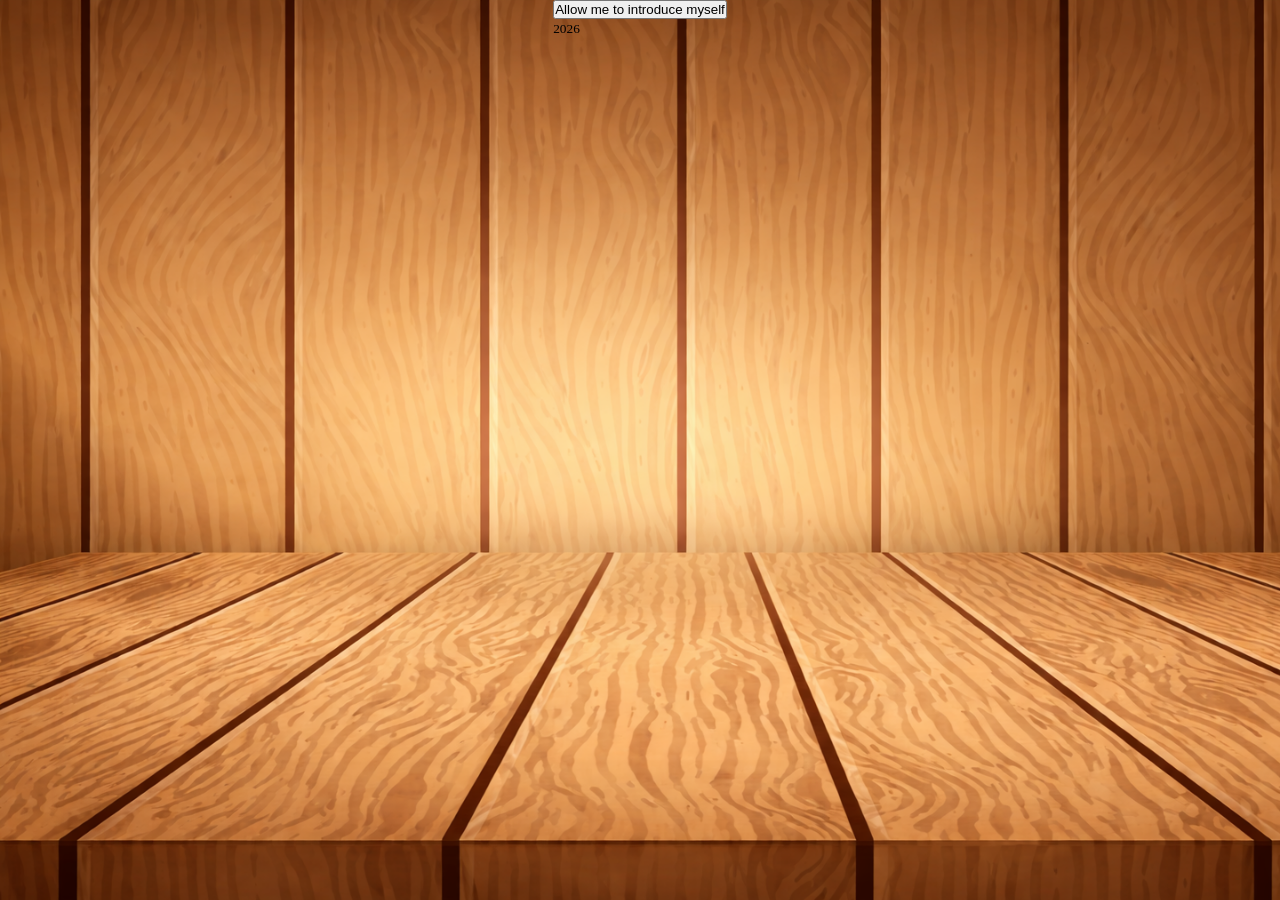
==== index.html @ ccb47b13 "work" ====
<!DOCTYPE html>
<html lang="en">
<head>
    <meta charset="UTF-8">
    <meta name="viewport" content="width=device-width, initial-scale=1.0">
    <link rel="stylesheet" href="style.css">
    <link rel="icon" href="#">
    <title>Jesse Bevins</title>
</head>
<body>
    <!--Start of Index-->
    <div id="index-Container" class="screen active">
        <section id="hero-Section">
            <main id="index-Main">
                <button onclick="goTo('about-Me')" id="mainmenu-Btn">
                    Allow me to introduce myself
                </button> 
            </main>

            <footer>
                <small>
                    2026
                </small>
            </footer>
        </section>
    </div>
    <!--End of Index-->
    
    <div id="about-Me" class="screen">

    </div>
    
    
    <script src="app.js"></script>
</body>
</html>
---- style.css ----
* {
    padding: 0;
    margin: 0;
    box-sizing: border-box;
}

:root {
   --primary-bg: #283618;
   --secondary-bg: #606C38;
   --text-bg: #FEFAE0;
    --btns-bg: #DDA15E;
    --highlights: #BC6C25;
}

html, body {
    height: 100%;
}


.screen {
    display: none;
}

.screen.active {
    display: flex;
    flex: 1;
    flex-direction: column;
    align-items: center;
}

#index-Container {
    min-height: 100%;
    background-image: url(/images/herobg.png);
    background-repeat: no-repeat;
    background-size: cover;
    perspective: 500px;
}

#mainmenu-Btn {

}
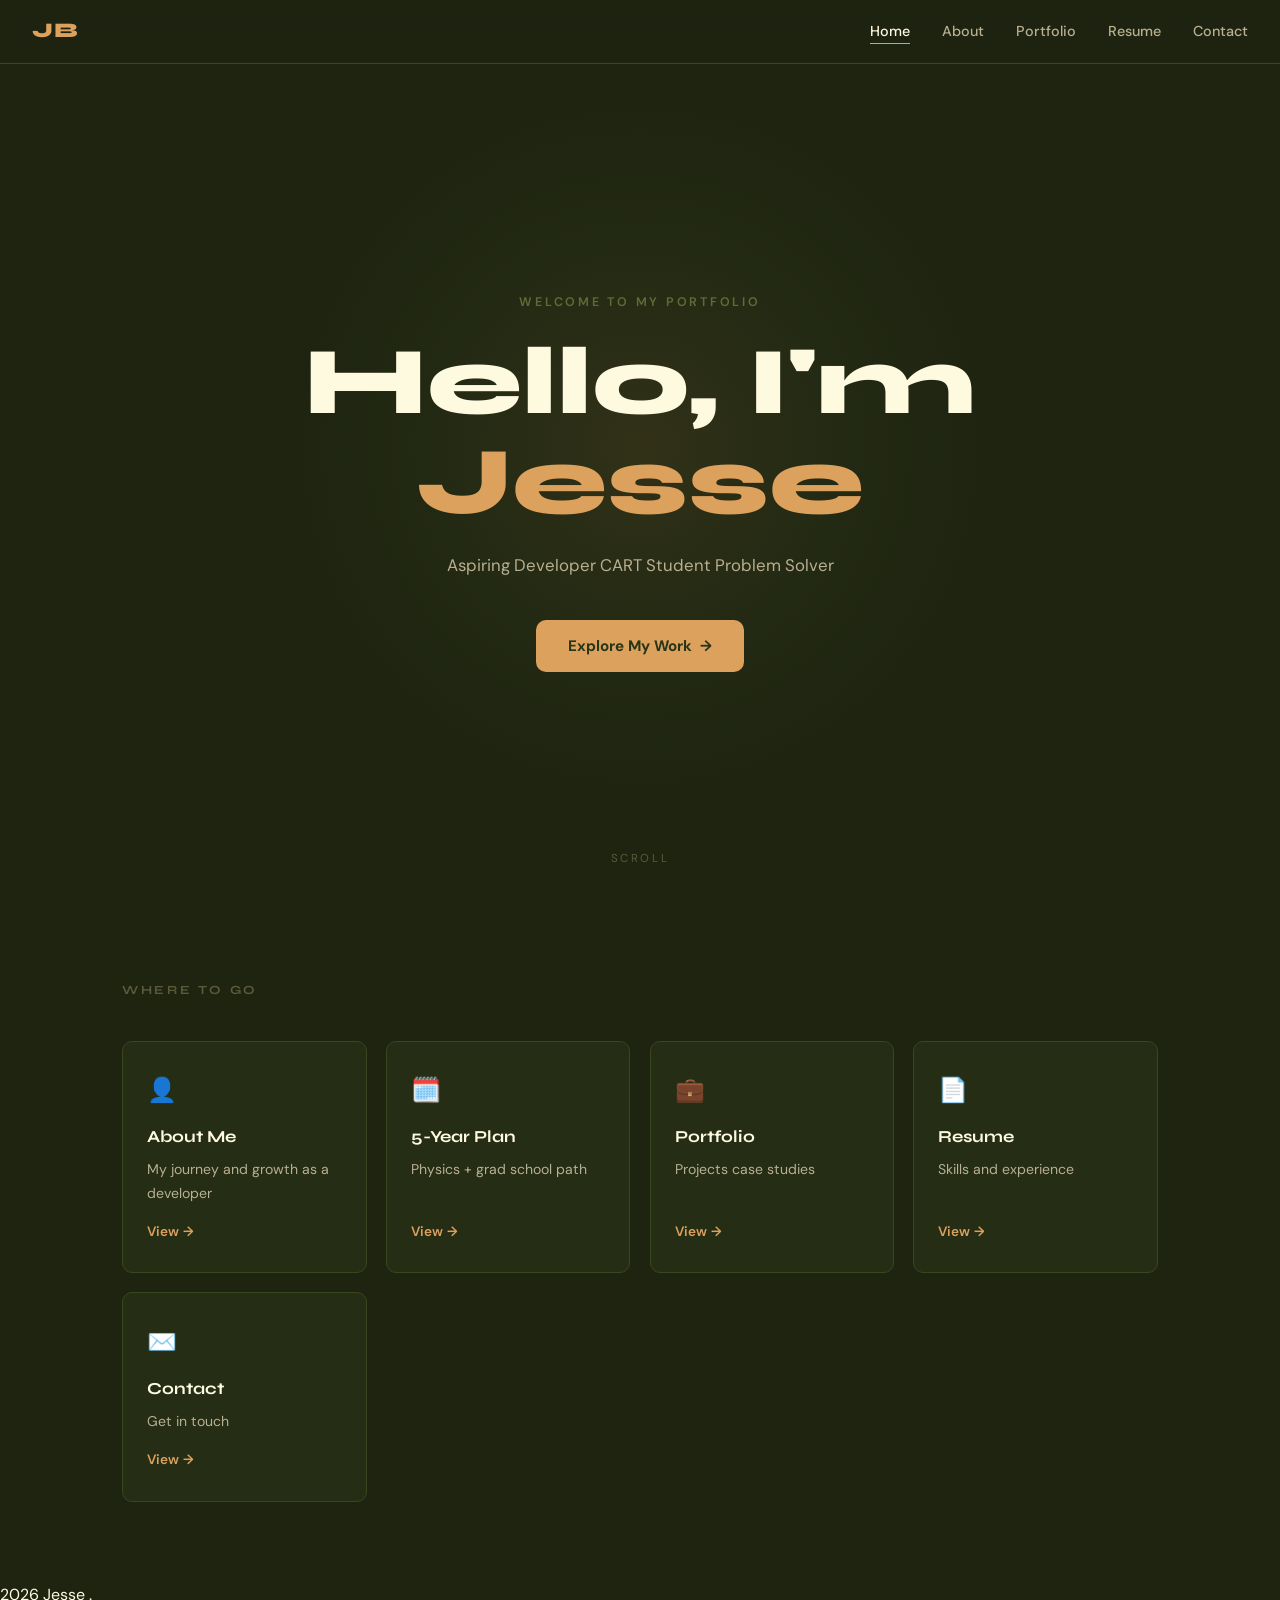
==== commit 2b7bbf45: "work" ====
--- a/index.html
+++ b/index.html
@@ -1,36 +1,86 @@
 <!DOCTYPE html>
 <html lang="en">
 <head>
-    <meta charset="UTF-8">
-    <meta name="viewport" content="width=device-width, initial-scale=1.0">
-    <link rel="stylesheet" href="style.css">
-    <link rel="icon" href="#">
-    <title>Jesse Bevins</title>
+  <meta charset="UTF-8">
+  <meta name="viewport" content="width=device-width, initial-scale=1.0">
+  <title>Jesse | Developer Portfolio</title>
+  <link rel="preconnect" href="https://fonts.googleapis.com">
+  <link href="https://fonts.googleapis.com/css2?family=Syne:wght@400;700;800&family=DM+Sans:wght@300;400;500&display=swap" rel="stylesheet">
+  <link rel="stylesheet" href="style.css">
 </head>
 <body>
-    <!--Start of Index-->
-    <div id="index-Container" class="screen active">
-        <section id="hero-Section">
-            <main id="index-Main">
-                <button onclick="goTo('about-Me')" id="mainmenu-Btn">
-                    Allow me to introduce myself
-                </button> 
-            </main>
 
-            <footer>
-                <small>
-                    2026
-                </small>
-            </footer>
-        </section>
+  <nav class="navbar">
+    <div class="logo">JB</div>
+    <ul class="nav-links">
+      <li><a href="index.html" class="active">Home</a></li>
+      <li><a href="about.html">About</a></li>
+      <li><a href="portfolio.html">Portfolio</a></li>
+      <li><a href="resume.html">Resume</a></li>
+      <li><a href="contact.html">Contact</a></li>
+    </ul>
+  
+  </nav>
+
+  <header class="hero">
+    <div class="hero-bg-shape"></div>
+    <div class="hero-content">
+      <p class="hero-eyebrow">Welcome to my portfolio</p>
+      <h1>Hello, I'm <span class="accent">Jesse</span></h1>
+      <p class="tagline">Aspiring Developer CART Student Problem Solver</p>
+      <a href="portfolio.html" class="cta-btn">Explore My Work <span class="btn-arrow">→</span></a>
     </div>
-    <!--End of Index-->
-    
-    <div id="about-Me" class="screen">
+    <div class="hero-scroll-hint">Scroll</div>
+  </header>
+
+  <section class="gateway">
+    <div class="gateway-header">
+      <h2>Where to go</h2>
+    </div>
+    <div class="gateway-grid">
+
+      <div class="card" >
+        <div class="card-icon">👤</div>
+        <h3>About Me</h3>
+        <p>My journey and growth as a developer</p>
+        <a href="about.html" class="card-link">View <span>→</span></a>
+      </div>
+
+      <div class="card" >
+        <div class="card-icon">🗓️</div>
+        <h3>5-Year Plan</h3>
+        <p>Physics + grad school path</p>
+        <a href="about.html#plan" class="card-link">View <span>→</span></a>
+      </div>
+
+      <div class="card" >
+        <div class="card-icon">💼</div>
+        <h3>Portfolio</h3>
+        <p>Projects  case studies</p>
+        <a href="portfolio.html" class="card-link">View <span>→</span></a>
+      </div>
+
+      <div class="card" >
+        <div class="card-icon">📄</div>
+        <h3>Resume</h3>
+        <p>Skills and experience</p>
+        <a href="resume.html" class="card-link">View <span>→</span></a>
+      </div>
+
+      <div class="card" >
+        <div class="card-icon">✉️</div>
+        <h3>Contact</h3>
+        <p>Get in touch</p>
+        <a href="contact.html" class="card-link">View <span>→</span></a>
+      </div>
 
     </div>
-    
-    
-    <script src="app.js"></script>
+  </section>
+
+  <footer class="site-footer">
+    <p> 2026 Jesse  .</p>
+  </footer>
+
+  <script src="app.js"></script>
 </body>
 </html>
--- a/style.css
+++ b/style.css
@@ -1,41 +1,490 @@
-* {
-    padding: 0;
-    margin: 0;
-    box-sizing: border-box;
+
+*, *::before, *::after {
+  box-sizing: border-box;
+  margin: 0;
+  padding: 0;
 }
 
 :root {
-   --primary-bg: #283618;
-   --secondary-bg: #606C38;
-   --text-bg: #FEFAE0;
-    --btns-bg: #DDA15E;
-    --highlights: #BC6C25;
-}
-
-html, body {
-    height: 100%;
-}
-
-
-.screen {
-    display: none;
-}
-
-.screen.active {
-    display: flex;
-    flex: 1;
-    flex-direction: column;
-    align-items: center;
-}
-
-#index-Container {
-    min-height: 100%;
-    background-image: url(/images/herobg.png);
-    background-repeat: no-repeat;
-    background-size: cover;
-    perspective: 500px;
-}
-
-#mainmenu-Btn {
-
-}+  --olive:       #606C38;
+  --forest:      #283618;
+  --cream:       #FEFAE0;
+  --tan:         #DDA15E;
+  --burnt:       #BC6C25;
+
+  --bg:          #1e2410;
+  --surface:     #252d14;
+  --surface-2:   #2e3819;
+  --border:      #3a4620;
+  --accent:      #DDA15E;
+  --accent-hot:  #BC6C25;
+  --text:        #FEFAE0;
+  --text-muted:  #b8b090;
+  --text-faint:  #5a5a3a;
+
+  --radius:      10px;
+  --nav-h:       64px;
+  --font-head:   'Syne', sans-serif;
+  --font-body:   'DM Sans', sans-serif;
+  --transition:  0.22s ease;
+}
+
+html { scroll-behavior: smooth; }
+
+body {
+  background: var(--bg);
+  color: var(--text);
+  font-family: var(--font-body);
+  font-size: 1rem;
+  line-height: 1.65;
+  -webkit-font-smoothing: antialiased;
+}
+
+a { color: inherit; text-decoration: none; }
+img { display: block; max-width: 100%; }
+ul  { list-style: none; }
+
+/* === NAVBAR === */
+.navbar {
+  position: sticky;
+  top: 0;
+  z-index: 100;
+  display: flex;
+  align-items: center;
+  justify-content: space-between;
+  height: var(--nav-h);
+  padding: 0 2rem;
+  background: rgba(30, 36, 16, 0.88);
+  backdrop-filter: blur(14px);
+  border-bottom: 1px solid var(--border);
+  transition: box-shadow var(--transition), transform 0.3s ease;
+}
+
+.navbar.scrolled {
+  box-shadow: 0 4px 24px rgba(0,0,0,0.4);
+}
+
+.navbar.nav-hidden {
+  transform: translateY(-100%);
+}
+
+.logo {
+  font-family: var(--font-head);
+  font-weight: 800;
+  font-size: 1.3rem;
+  color: var(--accent);
+  letter-spacing: 0.05em;
+}
+
+.nav-links {
+  display: flex;
+  gap: 2rem;
+}
+
+.nav-links a {
+  font-size: 0.9rem;
+  font-weight: 500;
+  color: var(--text-muted);
+  transition: color var(--transition);
+  position: relative;
+  padding-bottom: 2px;
+}
+
+.nav-links a::after {
+  content: '';
+  position: absolute;
+  bottom: -2px;
+  left: 0;
+  width: 0;
+  height: 1.5px;
+  background: var(--accent);
+  transition: width var(--transition);
+}
+
+.nav-links a:hover,
+.nav-links a.active { color: var(--text); }
+
+.nav-links a:hover::after,
+.nav-links a.active::after { width: 100%; }
+
+.nav-toggle {
+  display: none;
+  background: none;
+  border: none;
+  color: var(--text);
+  font-size: 1.4rem;
+  cursor: pointer;
+}
+
+/* === HERO === */
+.hero {
+  position: relative;
+  min-height: calc(100vh - var(--nav-h));
+  display: flex;
+  align-items: center;
+  justify-content: center;
+  overflow: hidden;
+  padding: 4rem 2rem;
+}
+
+.hero-bg-shape {
+  position: absolute;
+  width: 700px;
+  height: 700px;
+  border-radius: 50%;
+  background: radial-gradient(circle, rgba(221,161,94,0.10) 0%, rgba(96,108,56,0.08) 40%, transparent 70%);
+  top: 50%;
+  left: 50%;
+  transform: translate(-50%, -55%);
+  pointer-events: none;
+}
+
+
+.hero-content {
+  text-align: center;
+  max-width: 700px;
+  opacity: 0;
+  transform: translateY(24px);
+  transition: opacity 0.7s ease, transform 0.7s ease;
+}
+
+.hero-content.fade-in {
+  opacity: 1;
+  transform: translateY(0);
+}
+
+.hero-eyebrow {
+  font-size: 0.78rem;
+  letter-spacing: 0.22em;
+  text-transform: uppercase;
+  color: var(--olive);
+  margin-bottom: 1.2rem;
+  font-weight: 600;
+}
+
+.hero-content h1 {
+  font-family: var(--font-head);
+  font-size: clamp(3rem, 8vw, 6rem);
+  font-weight: 800;
+  line-height: 1.05;
+  margin-bottom: 1.2rem;
+  color: var(--cream);
+}
+
+.accent { color: var(--accent); }
+
+.tagline {
+  font-size: 1.05rem;
+  color: var(--text-muted);
+  margin-bottom: 2.5rem;
+}
+
+.hero-scroll-hint {
+  position: absolute;
+  bottom: 2rem;
+  left: 50%;
+  transform: translateX(-50%);
+  font-size: 0.72rem;
+  letter-spacing: 0.22em;
+  text-transform: uppercase;
+  color: var(--text-faint);
+  animation: bounce 2.2s infinite;
+}
+
+
+.cta-btn {
+  display: inline-flex;
+  align-items: center;
+  gap: 0.5rem;
+  padding: 0.85rem 2rem;
+  background: var(--accent);
+  color: var(--forest);
+  font-family: var(--font-body);
+  font-weight: 700;
+  font-size: 0.95rem;
+  border-radius: var(--radius);
+  border: none;
+  cursor: pointer;
+  transition: background var(--transition), transform var(--transition), box-shadow var(--transition);
+}
+
+.cta-btn:hover {
+  background: var(--accent-hot);
+  color: var(--cream);
+  transform: translateY(-2px);
+  box-shadow: 0 8px 28px rgba(188,108,37,0.35);
+}
+
+.btn-arrow { transition: transform var(--transition); }
+.cta-btn:hover .btn-arrow { transform: translateX(4px); }
+
+
+.gateway {
+  padding: 5rem 2rem;
+  max-width: 1100px;
+  margin: 0 auto;
+}
+
+.gateway-header { margin-bottom: 2.5rem; }
+
+.gateway-header h2 {
+  font-family: var(--font-head);
+  font-size: 0.78rem;
+  letter-spacing: 0.22em;
+  text-transform: uppercase;
+  color: var(--text-faint);
+}
+
+.gateway-grid {
+  display: grid;
+  grid-template-columns: repeat(auto-fill, minmax(200px, 1fr));
+  gap: 1.2rem;
+}
+
+
+.card {
+  background: var(--surface);
+  border: 1px solid var(--border);
+  border-radius: var(--radius);
+  padding: 1.8rem 1.5rem;
+  display: flex;
+  flex-direction: column;
+  gap: 0.5rem;
+  opacity: 0;
+  transform: translateY(20px);
+  transition:
+    opacity    0.5s ease var(--delay, 0s),
+    transform  0.5s ease var(--delay, 0s),
+    border-color 0.22s ease,
+    box-shadow   0.22s ease;
+}
+
+.card.show {
+  opacity: 1;
+  transform: translateY(0);
+}
+
+.card:hover {
+  border-color: var(--accent);
+  box-shadow: 0 12px 32px rgba(0,0,0,0.5);
+}
+
+.card.show:hover { transform: translateY(-4px); }
+
+.card-icon { font-size: 1.5rem; margin-bottom: 0.3rem; }
+
+.card h3 {
+  font-family: var(--font-head);
+  font-size: 1.05rem;
+  font-weight: 700;
+  color: var(--text);
+}
+
+.card p {
+  font-size: 0.88rem;
+  color: var(--text-muted);
+  flex: 1;
+}
+
+.card-link {
+  font-size: 0.85rem;
+  font-weight: 600;
+  color: var(--accent);
+  display: inline-flex;
+  align-items: center;
+  gap: 0.25rem;
+  margin-top: 0.5rem;
+  transition: gap var(--transition), color var(--transition);
+}
+
+.card-link:hover { gap: 0.5rem; color: var(--accent-hot); }
+
+
+.page-hero {
+  padding: 5rem 2rem 3rem;
+  max-width: 900px;
+  margin: 0 auto;
+  border-bottom: 1px solid var(--border);
+  opacity: 0;
+  transform: translateY(20px);
+  transition: opacity 0.6s ease, transform 0.6s ease;
+}
+
+.page-hero.fade-in { opacity: 1; transform: translateY(0); }
+
+.page-hero h1 {
+  font-family: var(--font-head);
+  font-size: clamp(2.5rem, 6vw, 4rem);
+  font-weight: 800;
+  margin-bottom: 0.75rem;
+  color: var(--cream);
+}
+
+.page-hero p {
+  color: var(--text-muted);
+  font-size: 1.05rem;
+  max-width: 560px;
+}
+
+
+.page-section {
+  max-width: 900px;
+  margin: 0 auto;
+  padding: 4rem 2rem 6rem;
+}
+
+
+.portfolio-section {
+  display: flex;
+  flex-direction: column;
+  max-width: 960px;
+}
+
+
+.case-study {
+  display: grid;
+  grid-template-columns: 1fr 1fr;
+  gap: 3rem;
+  align-items: center;
+  padding: 4rem 0;
+  border-bottom: 1px solid var(--border);
+  opacity: 0;
+  transform: translateY(28px);
+  transition: opacity 0.55s ease, transform 0.55s ease;
+}
+
+.case-study.show { opacity: 1; transform: translateY(0); }
+.case-study:last-child { border-bottom: none; }
+.case-study--reverse { direction: rtl; }
+.case-study--reverse > * { direction: ltr; }
+
+.case-study-image {
+  border-radius: var(--radius);
+  overflow: hidden;
+  aspect-ratio: 16 / 10;
+  background: var(--surface-2);
+  border: 1px solid var(--border);
+}
+
+.case-study-image img {
+  width: 100%;
+  height: 100%;
+  object-fit: cover;
+  transition: transform 0.4s ease;
+}
+
+.case-study-image:hover img { transform: scale(1.03); }
+
+.img-placeholder {
+  display: flex;
+  flex-direction: column;
+  align-items: center;
+  justify-content: center;
+  gap: 0.5rem;
+  width: 100%;
+  height: 100%;
+  border: 2px dashed var(--border);
+  border-radius: var(--radius);
+  color: var(--text-muted);
+  font-size: 0.85rem;
+  text-align: center;
+  padding: 1.5rem;
+}
+
+.placeholder-icon { font-size: 2rem; }
+
+.img-placeholder code {
+  font-size: 0.75rem;
+  background: var(--surface);
+  color: var(--accent);
+  padding: 0.2em 0.5em;
+  border-radius: 4px;
+  margin-top: 0.25rem;
+}
+
+.case-study-body {
+  display: flex;
+  flex-direction: column;
+  gap: 0.75rem;
+}
+
+.case-tag {
+  font-size: 0.73rem;
+  text-transform: uppercase;
+  letter-spacing: 0.15em;
+  color: var(--olive);
+  font-weight: 700;
+}
+
+.case-study-body h2 {
+  font-family: var(--font-head);
+  font-size: 1.8rem;
+  font-weight: 800;
+  line-height: 1.15;
+  color: var(--cream);
+}
+
+.case-study-body p { color: var(--text-muted); font-size: 0.97rem; }
+
+.case-study-links {
+  display: flex;
+  gap: 0.75rem;
+  margin-top: 0.5rem;
+  flex-wrap: wrap;
+}
+
+.cs-btn {
+  display: inline-block;
+  padding: 0.6rem 1.25rem;
+  border-radius: var(--radius);
+  font-size: 0.87rem;
+  font-weight: 600;
+  background: var(--accent);
+  color: var(--forest);
+  transition: background var(--transition), transform var(--transition);
+}
+
+.cs-btn:hover {
+  background: var(--accent-hot);
+  color: var(--cream);
+  transform: translateY(-2px);
+}
+
+.cs-btn-ghost {
+  background: transparent;
+  color: var(--text-muted);
+  border: 1px solid var(--border);
+}
+
+.cs-btn-ghost:hover {
+  background: var(--surface-2);
+  color: var(--text);
+  border-color: var(--olive);
+}
+
+
+.contact-section { max-width: 1000px; }
+
+.contact-wrapper {
+  display: grid;
+  grid-template-columns: 1fr 1.6fr;
+  gap: 4rem;
+  align-items: start;
+}
+
+.contact-info {
+  opacity: 0;
+  transform: translateY(20px);
+  transition: opacity 0.5s ease, transform 0.5s ease;
+}
+
+.contact-info.show { opacity: 1; transform: translateY(0); }
+
+.contact-info h2 {
+  font-family: var(--font-head);
+  font-size: 1.8rem;
+  font-weight: 800;
+  margin-bottom: 0.75rem;
+  color: var(--cream);
+}
+
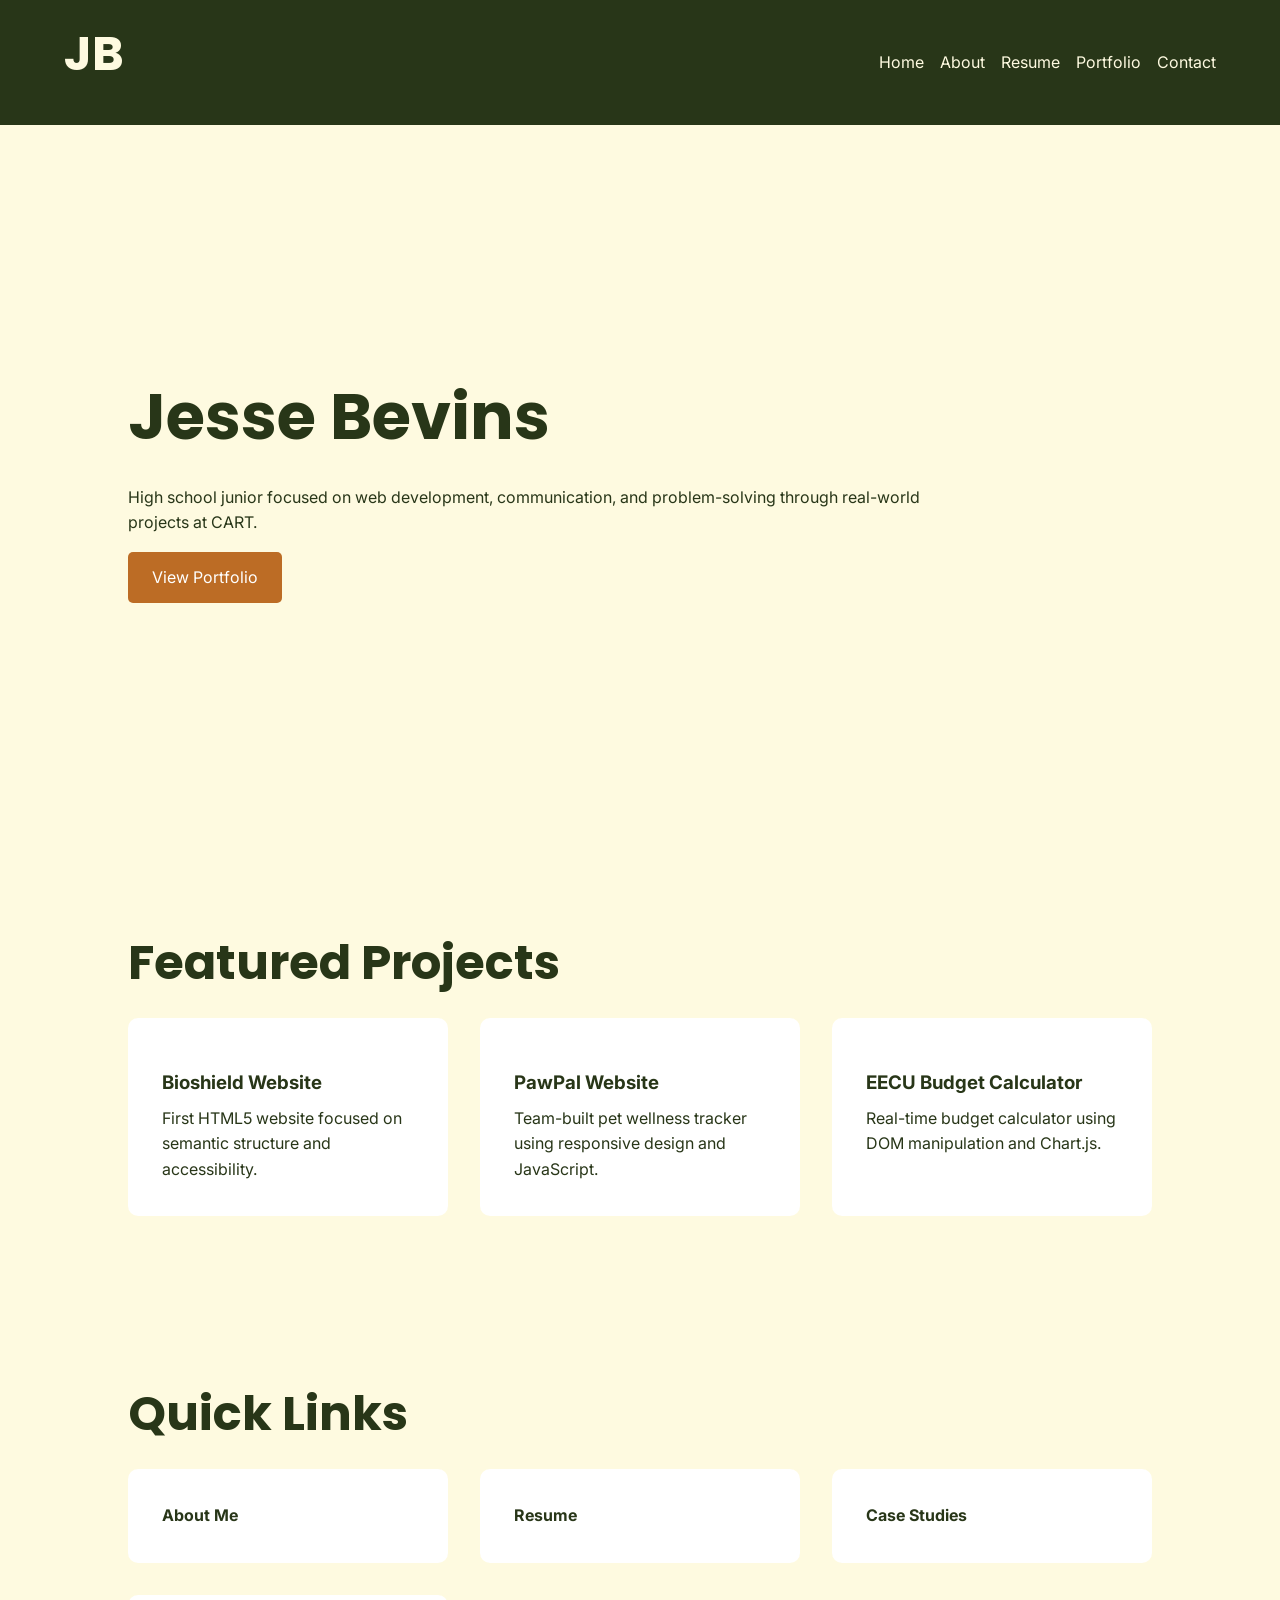
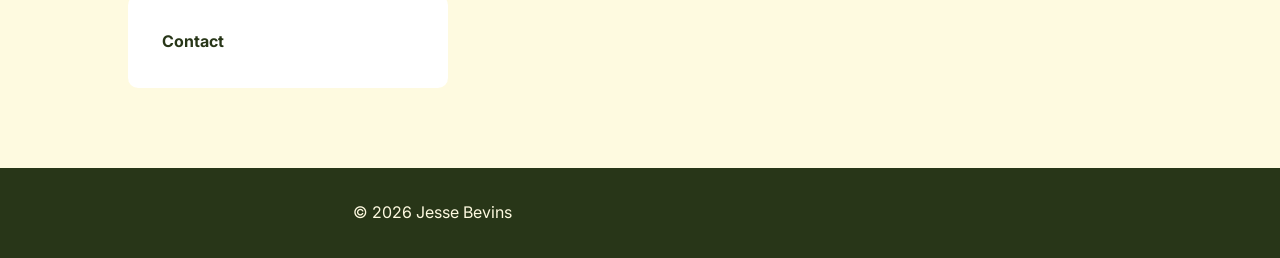
==== commit 2738b2c9: "work" ====
--- a/index.html
+++ b/index.html
@@ -1,86 +1,90 @@
 <!DOCTYPE html>
 <html lang="en">
 <head>
-  <meta charset="UTF-8">
-  <meta name="viewport" content="width=device-width, initial-scale=1.0">
-  <title>Jesse | Developer Portfolio</title>
-  <link rel="preconnect" href="https://fonts.googleapis.com">
-  <link href="https://fonts.googleapis.com/css2?family=Syne:wght@400;700;800&family=DM+Sans:wght@300;400;500&display=swap" rel="stylesheet">
-  <link rel="stylesheet" href="style.css">
+    <meta charset="UTF-8">
+    <meta name="viewport" content="width=device-width, initial-scale=1.0">
+    <title>Jesse Bevins | Portfolio</title>
+    <link rel="preconnect" href="https://fonts.googleapis.com">
+    <link rel="preconnect" href="https://fonts.gstatic.com" crossorigin>
+    <link href="https://fonts.googleapis.com/css2?family=Inter:wght@400;500;700&family=Poppins:wght@400;600;700&display=swap" rel="stylesheet">
+    <link rel="stylesheet" href="style.css">
+    
 </head>
 <body>
 
-  <nav class="navbar">
-    <div class="logo">JB</div>
-    <ul class="nav-links">
-      <li><a href="index.html" class="active">Home</a></li>
-      <li><a href="about.html">About</a></li>
-      <li><a href="portfolio.html">Portfolio</a></li>
-      <li><a href="resume.html">Resume</a></li>
-      <li><a href="contact.html">Contact</a></li>
-    </ul>
-  
-  </nav>
+<header>
+    <nav>
+        <h2 class="logo">JB</h2>
 
-  <header class="hero">
-    <div class="hero-bg-shape"></div>
-    <div class="hero-content">
-      <p class="hero-eyebrow">Welcome to my portfolio</p>
-      <h1>Hello, I'm <span class="accent">Jesse</span></h1>
-      <p class="tagline">Aspiring Developer CART Student Problem Solver</p>
-      <a href="portfolio.html" class="cta-btn">Explore My Work <span class="btn-arrow">→</span></a>
+        <ul>
+            <li><a href="index.html">Home</a></li>
+            <li><a href="about.html">About</a></li>
+            <li><a href="resume.html">Resume</a></li>
+            <li><a href="portfolio.html">Portfolio</a></li>
+            <li><a href="contact.html">Contact</a></li>
+        </ul>
+    </nav>
+</header>
+
+<main>
+
+<section class="hero section hidden">
+    <div>
+        <h1>Jesse Bevins</h1>
+        <p>
+            High school junior focused on web development, communication,
+            and problem-solving through real-world projects at CART.
+        </p>
+
+        <a href="portfolio.html" class="btn">View Portfolio</a>
     </div>
-    <div class="hero-scroll-hint">Scroll</div>
-  </header>
+</section>
 
-  <section class="gateway">
-    <div class="gateway-header">
-      <h2>Where to go</h2>
-    </div>
-    <div class="gateway-grid">
+<section class="section hidden">
+    <h2>Featured Projects</h2>
 
-      <div class="card" >
-        <div class="card-icon">👤</div>
-        <h3>About Me</h3>
-        <p>My journey and growth as a developer</p>
-        <a href="about.html" class="card-link">View <span>→</span></a>
-      </div>
+    <div class="grid cards">
 
-      <div class="card" >
-        <div class="card-icon">🗓️</div>
-        <h3>5-Year Plan</h3>
-        <p>Physics + grad school path</p>
-        <a href="about.html#plan" class="card-link">View <span>→</span></a>
-      </div>
+        <article class="card">
+            <h3>Bioshield Website</h3>
+            <p>
+                First HTML5 website focused on semantic structure and accessibility.
+            </p>
+        </article>
 
-      <div class="card" >
-        <div class="card-icon">💼</div>
-        <h3>Portfolio</h3>
-        <p>Projects  case studies</p>
-        <a href="portfolio.html" class="card-link">View <span>→</span></a>
-      </div>
+        <article class="card">
+            <h3>PawPal Website</h3>
+            <p>
+                Team-built pet wellness tracker using responsive design and JavaScript.
+            </p>
+        </article>
 
-      <div class="card" >
-        <div class="card-icon">📄</div>
-        <h3>Resume</h3>
-        <p>Skills and experience</p>
-        <a href="resume.html" class="card-link">View <span>→</span></a>
-      </div>
-
-      <div class="card" >
-        <div class="card-icon">✉️</div>
-        <h3>Contact</h3>
-        <p>Get in touch</p>
-        <a href="contact.html" class="card-link">View <span>→</span></a>
-      </div>
+        <article class="card">
+            <h3>EECU Budget Calculator</h3>
+            <p>
+                Real-time budget calculator using DOM manipulation and Chart.js.
+            </p>
+        </article>
 
     </div>
-  </section>
+</section>
 
-  <footer class="site-footer">
-    <p> 2026 Jesse  .</p>
-  </footer>
+<section class="section hidden">
+    <h2>Quick Links</h2>
 
-  <script src="app.js"></script>
+    <div class="grid cards">
+        <a class="card link-card" href="about.html">About Me</a>
+        <a class="card link-card" href="resume.html">Resume</a>
+        <a class="card link-card" href="portfolio.html">Case Studies</a>
+        <a class="card link-card" href="contact.html">Contact</a>
+    </div>
+</section>
+
+</main>
+
+<footer>
+    <p>© 2026 Jesse Bevins</p>
+</footer>
+<script src="app.js"></script>
 </body>
 </html>
--- a/style.css
+++ b/style.css
@@ -1,490 +1,183 @@
+:root {
+    --dark: #283618;
+    --olive: #606C38;
+    --cream: #FEFAE0;
+    --tan: #DDA15E;
+    --orange: #BC6C25;
 
-*, *::before, *::after {
-  box-sizing: border-box;
-  margin: 0;
-  padding: 0;
+    --heading: "Poppins", sans-serif;
+    --body: "Inter", sans-serif;
 }
 
-:root {
-  --olive:       #606C38;
-  --forest:      #283618;
-  --cream:       #FEFAE0;
-  --tan:         #DDA15E;
-  --burnt:       #BC6C25;
-
-  --bg:          #1e2410;
-  --surface:     #252d14;
-  --surface-2:   #2e3819;
-  --border:      #3a4620;
-  --accent:      #DDA15E;
-  --accent-hot:  #BC6C25;
-  --text:        #FEFAE0;
-  --text-muted:  #b8b090;
-  --text-faint:  #5a5a3a;
-
-  --radius:      10px;
-  --nav-h:       64px;
-  --font-head:   'Syne', sans-serif;
-  --font-body:   'DM Sans', sans-serif;
-  --transition:  0.22s ease;
+* {
+    margin: 0;
+    padding: 0;
+    box-sizing: border-box;
 }
 
-html { scroll-behavior: smooth; }
-
 body {
-  background: var(--bg);
-  color: var(--text);
-  font-family: var(--font-body);
-  font-size: 1rem;
-  line-height: 1.65;
-  -webkit-font-smoothing: antialiased;
+    background: var(--cream);
+    color: var(--dark);
+    font-family: var(--body);
+    line-height: 1.6;
 }
 
-a { color: inherit; text-decoration: none; }
-img { display: block; max-width: 100%; }
-ul  { list-style: none; }
-
-/* === NAVBAR === */
-.navbar {
-  position: sticky;
-  top: 0;
-  z-index: 100;
-  display: flex;
-  align-items: center;
-  justify-content: space-between;
-  height: var(--nav-h);
-  padding: 0 2rem;
-  background: rgba(30, 36, 16, 0.88);
-  backdrop-filter: blur(14px);
-  border-bottom: 1px solid var(--border);
-  transition: box-shadow var(--transition), transform 0.3s ease;
+img {
+    width: 100%;
+    display: block;
 }
 
-.navbar.scrolled {
-  box-shadow: 0 4px 24px rgba(0,0,0,0.4);
+nav {
+    display: flex;
+    justify-content: space-between;
+    align-items: center;
+    padding: 1rem 5%;
+    background: var(--dark);
 }
 
-.navbar.nav-hidden {
-  transform: translateY(-100%);
+nav ul {
+    display: flex;
+    list-style: none;
+    gap: 1rem;
+}
+
+nav a {
+    color: var(--cream);
+    text-decoration: none;
+    transition: 0.3s;
+}
+
+nav a:hover {
+    color: var(--tan);
 }
 
 .logo {
-  font-family: var(--font-head);
-  font-weight: 800;
-  font-size: 1.3rem;
-  color: var(--accent);
-  letter-spacing: 0.05em;
+    color: var(--cream);
 }
 
-.nav-links {
-  display: flex;
-  gap: 2rem;
+.section {
+    padding: 5rem 10%;
 }
 
-.nav-links a {
-  font-size: 0.9rem;
-  font-weight: 500;
-  color: var(--text-muted);
-  transition: color var(--transition);
-  position: relative;
-  padding-bottom: 2px;
+.hero {
+    min-height: 80vh;
+    display: flex;
+    align-items: center;
 }
 
-.nav-links a::after {
-  content: '';
-  position: absolute;
-  bottom: -2px;
-  left: 0;
-  width: 0;
-  height: 1.5px;
-  background: var(--accent);
-  transition: width var(--transition);
+h1 {
+    font-family: var(--heading);
+    font-size: clamp(2.5rem, 5vw, 5rem);
+    margin-bottom: 1rem;
 }
 
-.nav-links a:hover,
-.nav-links a.active { color: var(--text); }
-
-.nav-links a:hover::after,
-.nav-links a.active::after { width: 100%; }
-
-.nav-toggle {
-  display: none;
-  background: none;
-  border: none;
-  color: var(--text);
-  font-size: 1.4rem;
-  cursor: pointer;
+h2 {
+    font-family: var(--heading);
+    font-size: clamp(2rem, 4vw, 3rem);
+    margin-bottom: 1rem;
 }
 
-/* === HERO === */
-.hero {
-  position: relative;
-  min-height: calc(100vh - var(--nav-h));
-  display: flex;
-  align-items: center;
-  justify-content: center;
-  overflow: hidden;
-  padding: 4rem 2rem;
+h3 {
+    margin-top: 1rem;
+    margin-bottom: 0.5rem;
 }
 
-.hero-bg-shape {
-  position: absolute;
-  width: 700px;
-  height: 700px;
-  border-radius: 50%;
-  background: radial-gradient(circle, rgba(221,161,94,0.10) 0%, rgba(96,108,56,0.08) 40%, transparent 70%);
-  top: 50%;
-  left: 50%;
-  transform: translate(-50%, -55%);
-  pointer-events: none;
+p {
+    font-size: clamp(1rem, 1.2vw, 1.1rem);
+    max-width: 800px;
 }
 
-
-.hero-content {
-  text-align: center;
-  max-width: 700px;
-  opacity: 0;
-  transform: translateY(24px);
-  transition: opacity 0.7s ease, transform 0.7s ease;
+.grid {
+    display: grid;
+    gap: 2rem;
 }
 
-.hero-content.fade-in {
-  opacity: 1;
-  transform: translateY(0);
+.cards {
+    grid-template-columns: repeat(auto-fit, minmax(250px, 1fr));
 }
 
-.hero-eyebrow {
-  font-size: 0.78rem;
-  letter-spacing: 0.22em;
-  text-transform: uppercase;
-  color: var(--olive);
-  margin-bottom: 1.2rem;
-  font-weight: 600;
-}
-
-.hero-content h1 {
-  font-family: var(--font-head);
-  font-size: clamp(3rem, 8vw, 6rem);
-  font-weight: 800;
-  line-height: 1.05;
-  margin-bottom: 1.2rem;
-  color: var(--cream);
-}
-
-.accent { color: var(--accent); }
-
-.tagline {
-  font-size: 1.05rem;
-  color: var(--text-muted);
-  margin-bottom: 2.5rem;
-}
-
-.hero-scroll-hint {
-  position: absolute;
-  bottom: 2rem;
-  left: 50%;
-  transform: translateX(-50%);
-  font-size: 0.72rem;
-  letter-spacing: 0.22em;
-  text-transform: uppercase;
-  color: var(--text-faint);
-  animation: bounce 2.2s infinite;
-}
-
-
-.cta-btn {
-  display: inline-flex;
-  align-items: center;
-  gap: 0.5rem;
-  padding: 0.85rem 2rem;
-  background: var(--accent);
-  color: var(--forest);
-  font-family: var(--font-body);
-  font-weight: 700;
-  font-size: 0.95rem;
-  border-radius: var(--radius);
-  border: none;
-  cursor: pointer;
-  transition: background var(--transition), transform var(--transition), box-shadow var(--transition);
-}
-
-.cta-btn:hover {
-  background: var(--accent-hot);
-  color: var(--cream);
-  transform: translateY(-2px);
-  box-shadow: 0 8px 28px rgba(188,108,37,0.35);
-}
-
-.btn-arrow { transition: transform var(--transition); }
-.cta-btn:hover .btn-arrow { transform: translateX(4px); }
-
-
-.gateway {
-  padding: 5rem 2rem;
-  max-width: 1100px;
-  margin: 0 auto;
-}
-
-.gateway-header { margin-bottom: 2.5rem; }
-
-.gateway-header h2 {
-  font-family: var(--font-head);
-  font-size: 0.78rem;
-  letter-spacing: 0.22em;
-  text-transform: uppercase;
-  color: var(--text-faint);
-}
-
-.gateway-grid {
-  display: grid;
-  grid-template-columns: repeat(auto-fill, minmax(200px, 1fr));
-  gap: 1.2rem;
-}
-
-
 .card {
-  background: var(--surface);
-  border: 1px solid var(--border);
-  border-radius: var(--radius);
-  padding: 1.8rem 1.5rem;
-  display: flex;
-  flex-direction: column;
-  gap: 0.5rem;
-  opacity: 0;
-  transform: translateY(20px);
-  transition:
-    opacity    0.5s ease var(--delay, 0s),
-    transform  0.5s ease var(--delay, 0s),
-    border-color 0.22s ease,
-    box-shadow   0.22s ease;
-}
-
-.card.show {
-  opacity: 1;
-  transform: translateY(0);
+    background: white;
+    padding: 2rem;
+    border-radius: 10px;
+    transition: 0.3s;
+    border: 2px solid transparent;
 }
 
 .card:hover {
-  border-color: var(--accent);
-  box-shadow: 0 12px 32px rgba(0,0,0,0.5);
+    transform: translateY(-5px);
+    border-color: var(--tan);
 }
 
-.card.show:hover { transform: translateY(-4px); }
-
-.card-icon { font-size: 1.5rem; margin-bottom: 0.3rem; }
-
-.card h3 {
-  font-family: var(--font-head);
-  font-size: 1.05rem;
-  font-weight: 700;
-  color: var(--text);
+.link-card {
+    text-decoration: none;
+    color: var(--dark);
+    font-weight: bold;
 }
 
-.card p {
-  font-size: 0.88rem;
-  color: var(--text-muted);
-  flex: 1;
+.btn {
+    display: inline-block;
+    margin-top: 1rem;
+    padding: 0.8rem 1.5rem;
+    background: var(--orange);
+    color: white;
+    text-decoration: none;
+    border: none;
+    border-radius: 5px;
+    cursor: pointer;
+    transition: 0.3s;
 }
 
-.card-link {
-  font-size: 0.85rem;
-  font-weight: 600;
-  color: var(--accent);
-  display: inline-flex;
-  align-items: center;
-  gap: 0.25rem;
-  margin-top: 0.5rem;
-  transition: gap var(--transition), color var(--transition);
+.btn:hover {
+    background: var(--tan);
 }
 
-.card-link:hover { gap: 0.5rem; color: var(--accent-hot); }
-
-
-.page-hero {
-  padding: 5rem 2rem 3rem;
-  max-width: 900px;
-  margin: 0 auto;
-  border-bottom: 1px solid var(--border);
-  opacity: 0;
-  transform: translateY(20px);
-  transition: opacity 0.6s ease, transform 0.6s ease;
+.case-study {
+    background: white;
+    border-radius: 10px;
 }
 
-.page-hero.fade-in { opacity: 1; transform: translateY(0); }
-
-.page-hero h1 {
-  font-family: var(--font-head);
-  font-size: clamp(2.5rem, 6vw, 4rem);
-  font-weight: 800;
-  margin-bottom: 0.75rem;
-  color: var(--cream);
+.contact-form {
+    display: flex;
+    flex-direction: column;
+    gap: 1rem;
+    max-width: 600px;
 }
 
-.page-hero p {
-  color: var(--text-muted);
-  font-size: 1.05rem;
-  max-width: 560px;
+input,
+textarea {
+    padding: 1rem;
+    border: 1px solid #ccc;
+    border-radius: 5px;
+    font-family: var(--body);
 }
 
-
-.page-section {
-  max-width: 900px;
-  margin: 0 auto;
-  padding: 4rem 2rem 6rem;
+footer {
+    padding: 2rem;
+    text-align: center;
+    background: var(--dark);
+    color: var(--cream);
 }
 
-
-.portfolio-section {
-  display: flex;
-  flex-direction: column;
-  max-width: 960px;
+.hidden {
+    opacity: 0;
+    transform: translateY(40px);
+    transition: all 0.8s ease;
 }
 
-
-.case-study {
-  display: grid;
-  grid-template-columns: 1fr 1fr;
-  gap: 3rem;
-  align-items: center;
-  padding: 4rem 0;
-  border-bottom: 1px solid var(--border);
-  opacity: 0;
-  transform: translateY(28px);
-  transition: opacity 0.55s ease, transform 0.55s ease;
+.show {
+    opacity: 1;
+    transform: translateY(0);
 }
 
-.case-study.show { opacity: 1; transform: translateY(0); }
-.case-study:last-child { border-bottom: none; }
-.case-study--reverse { direction: rtl; }
-.case-study--reverse > * { direction: ltr; }
+@media (max-width: 768px) {
+    nav {
+        flex-direction: column;
+        gap: 1rem;
+    }
 
-.case-study-image {
-  border-radius: var(--radius);
-  overflow: hidden;
-  aspect-ratio: 16 / 10;
-  background: var(--surface-2);
-  border: 1px solid var(--border);
-}
-
-.case-study-image img {
-  width: 100%;
-  height: 100%;
-  object-fit: cover;
-  transition: transform 0.4s ease;
-}
-
-.case-study-image:hover img { transform: scale(1.03); }
-
-.img-placeholder {
-  display: flex;
-  flex-direction: column;
-  align-items: center;
-  justify-content: center;
-  gap: 0.5rem;
-  width: 100%;
-  height: 100%;
-  border: 2px dashed var(--border);
-  border-radius: var(--radius);
-  color: var(--text-muted);
-  font-size: 0.85rem;
-  text-align: center;
-  padding: 1.5rem;
-}
-
-.placeholder-icon { font-size: 2rem; }
-
-.img-placeholder code {
-  font-size: 0.75rem;
-  background: var(--surface);
-  color: var(--accent);
-  padding: 0.2em 0.5em;
-  border-radius: 4px;
-  margin-top: 0.25rem;
-}
-
-.case-study-body {
-  display: flex;
-  flex-direction: column;
-  gap: 0.75rem;
-}
-
-.case-tag {
-  font-size: 0.73rem;
-  text-transform: uppercase;
-  letter-spacing: 0.15em;
-  color: var(--olive);
-  font-weight: 700;
-}
-
-.case-study-body h2 {
-  font-family: var(--font-head);
-  font-size: 1.8rem;
-  font-weight: 800;
-  line-height: 1.15;
-  color: var(--cream);
-}
-
-.case-study-body p { color: var(--text-muted); font-size: 0.97rem; }
-
-.case-study-links {
-  display: flex;
-  gap: 0.75rem;
-  margin-top: 0.5rem;
-  flex-wrap: wrap;
-}
-
-.cs-btn {
-  display: inline-block;
-  padding: 0.6rem 1.25rem;
-  border-radius: var(--radius);
-  font-size: 0.87rem;
-  font-weight: 600;
-  background: var(--accent);
-  color: var(--forest);
-  transition: background var(--transition), transform var(--transition);
-}
-
-.cs-btn:hover {
-  background: var(--accent-hot);
-  color: var(--cream);
-  transform: translateY(-2px);
-}
-
-.cs-btn-ghost {
-  background: transparent;
-  color: var(--text-muted);
-  border: 1px solid var(--border);
-}
-
-.cs-btn-ghost:hover {
-  background: var(--surface-2);
-  color: var(--text);
-  border-color: var(--olive);
-}
-
-
-.contact-section { max-width: 1000px; }
-
-.contact-wrapper {
-  display: grid;
-  grid-template-columns: 1fr 1.6fr;
-  gap: 4rem;
-  align-items: start;
-}
-
-.contact-info {
-  opacity: 0;
-  transform: translateY(20px);
-  transition: opacity 0.5s ease, transform 0.5s ease;
-}
-
-.contact-info.show { opacity: 1; transform: translateY(0); }
-
-.contact-info h2 {
-  font-family: var(--font-head);
-  font-size: 1.8rem;
-  font-weight: 800;
-  margin-bottom: 0.75rem;
-  color: var(--cream);
-}
-
+    nav ul {
+        flex-wrap: wrap;
+        justify-content: center;
+    }
+}
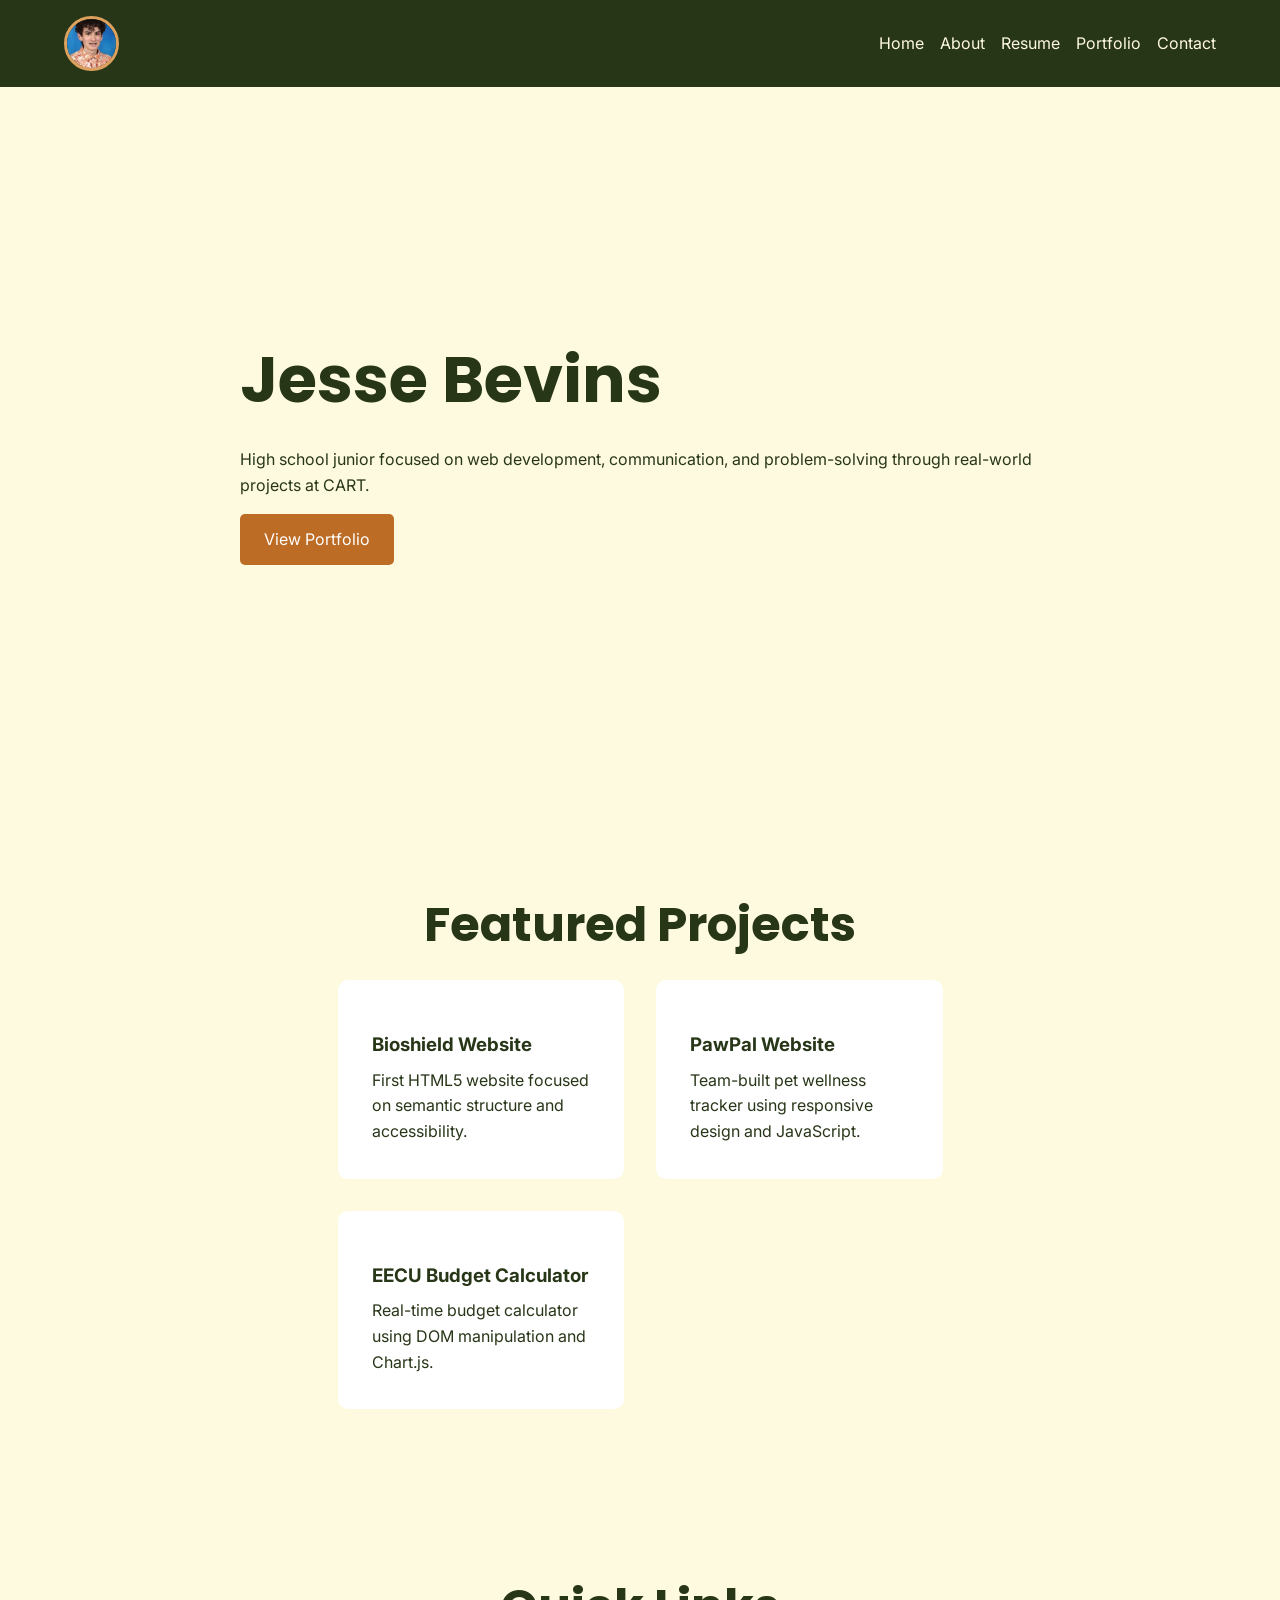
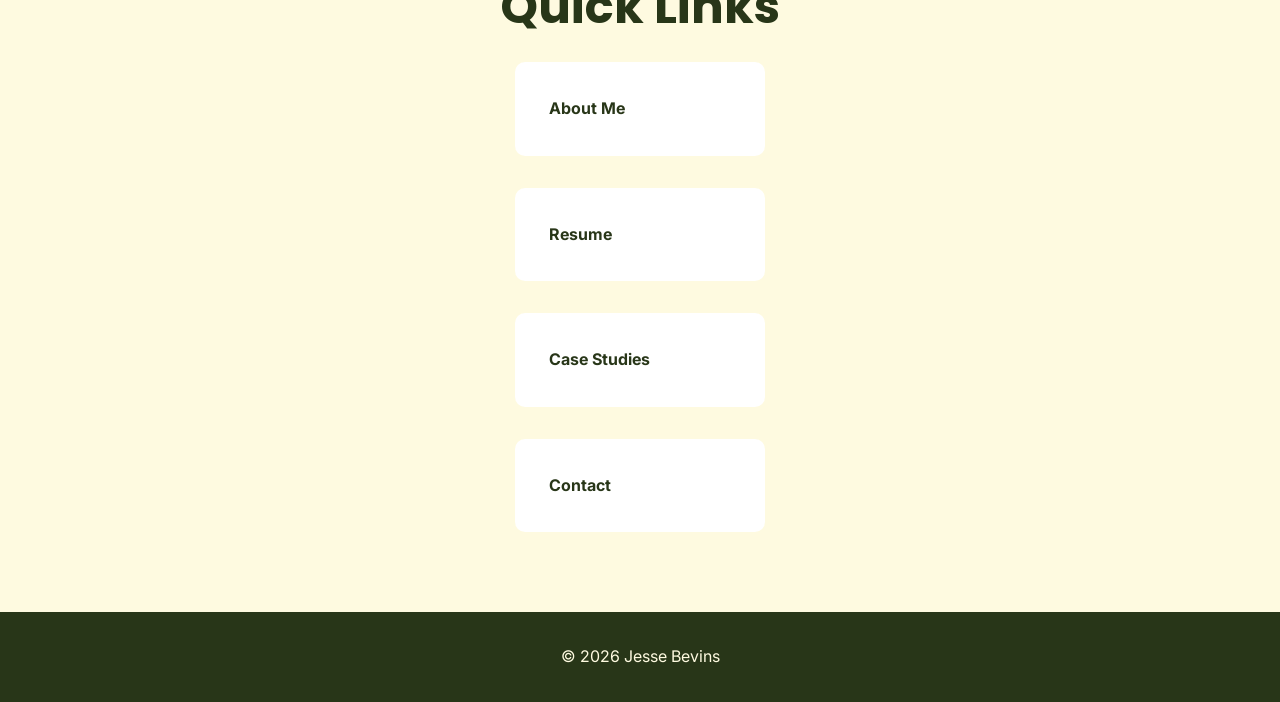
==== commit 02175be9: "ddd" ====
--- a/index.html
+++ b/index.html
@@ -14,7 +14,9 @@
 
 <header>
     <nav>
-        <h2 class="logo">JB</h2>
+         <a href="index.html" class="logo">
+        <img src="image.jpeg" alt="Jesse Bevins Profile Picture">
+    </a>
 
         <ul>
             <li><a href="index.html">Home</a></li>
--- a/style.css
+++ b/style.css
@@ -57,6 +57,13 @@
 
 .section {
     padding: 5rem 10%;
+}
+
+.section.hidden.show {
+  display: flex;
+  flex-direction: column;
+  align-items: center;
+  justify-content: center;
 }
 
 .hero {
@@ -153,10 +160,14 @@
 }
 
 footer {
-    padding: 2rem;
+  padding-top: 2rem;
+  padding: 2rem;
     text-align: center;
     background: var(--dark);
     color: var(--cream);
+    display: flex;
+    justify-content: center;
+    align-items: center;
 }
 
 .hidden {
@@ -170,6 +181,241 @@
     transform: translateY(0);
 }
 
+
+.resume {
+    max-width: 62.5rem;
+    margin: 0 auto;
+    background: white;
+    box-shadow: 0 0.625rem 1.875rem rgba(0, 0, 0, 0.1);
+    overflow: hidden;
+}
+
+
+.header {
+    background: #1e2937;
+    color: white;
+    padding: 3.125rem 2.5rem;
+}
+
+.header-content {
+    display: flex;
+    justify-content: space-between;
+    align-items: flex-end;
+    flex-wrap: wrap;
+    gap: 1.25rem;
+}
+
+.header h1 {
+    font-size: 3rem;
+    font-weight: 700;
+}
+
+.title {
+    font-size: 1.5rem;
+    color: #60a5fa;
+    margin-top: 0.5rem;
+}
+
+.contact-info {
+    display: flex;
+    flex-direction: column;
+    gap: 0.5rem;
+    text-align: right;
+}
+
+.contact-info a {
+    color: white;
+    text-decoration: none;
+    display: flex;
+    align-items: center;
+    gap: 0.5rem;
+    font-size: 0.9375rem;
+}
+
+.contact-info a:hover {
+    color: #60a5fa;
+}
+
+
+.main-grid {
+    display: grid;
+    grid-template-columns: 21.25rem 1fr;
+}
+
+/* Sidebar */
+.sidebar {
+    background: #1e2937;
+    color: white;
+    padding: 2.5rem 1.875rem;
+}
+
+.sidebar h2 {
+    color: #60a5fa;
+    text-transform: uppercase;
+    font-size: 0.875rem;
+    letter-spacing: 0.0625rem;
+    margin-bottom: 1.25rem;
+    border-bottom: 0.125rem solid #60a5fa;
+    padding-bottom: 0.5rem;
+}
+
+.edu-item {
+    margin-bottom: 1.75rem;
+}
+
+.date {
+    color: #93c5fd;
+    font-size: 0.875rem;
+}
+
+.school {
+    font-weight: 600;
+    margin: 0.25rem 0;
+}
+
+.detail {
+    color: #cbd5e1;
+    font-size: 0.9375rem;
+}
+
+.courses {
+    margin: 0.625rem 0 0.75rem 1rem;
+    font-size: 0.9375rem;
+    color: #cbd5e1;
+}
+
+.gpa {
+    color: white;
+    font-size: 0.9375rem;
+}
+
+.expertise-list {
+    list-style: none;
+}
+
+.expertise-list li {
+    padding: 0.375rem 0;
+    font-size: 0.9375rem;
+    display: flex;
+    align-items: center;
+    gap: 0.625rem;
+}
+
+.expertise-list li::before {
+    content: "";
+    color: #34d399;
+}
+
+
+.content {
+    padding: 2.5rem;
+}
+
+.content h2 {
+    font-size: 1.375rem;
+    color: #1e2937;
+    margin-bottom: 1.25rem;
+    position: relative;
+}
+
+.content h2:after {
+    content: '';
+    position: absolute;
+    bottom: -0.375rem;
+    left: 0;
+    width: 3.125rem;
+    height: 0.1875rem;
+    background: #3b82f6;
+}
+
+.summary {
+    margin-bottom: 2.1875rem;
+    color: #475569;
+    font-size: 0.96875rem;
+}
+
+
+.experience {
+    margin-bottom: 2rem;
+}
+
+.exp-header {
+    display: flex;
+    justify-content: space-between;
+    align-items: flex-start;
+    margin-bottom: 0.75rem;
+    flex-wrap: wrap;
+    gap: 0.625rem;
+}
+
+.exp-header strong {
+    font-size: 1.0625rem;
+}
+
+.location {
+    color: #64748b;
+    font-size: 0.9375rem;
+}
+
+.date {
+    color: #64748b;
+    font-size: 0.9375rem;
+    font-weight: 500;
+    white-space: nowrap;
+}
+
+.content ul {
+    padding-left: 1.375rem;
+    color: #475569;
+    font-size: 0.9375rem;
+}
+
+.content ul li {
+    margin-bottom: 0.5rem;
+}
+
+
+.project-image {
+    margin: 1.5rem 0;
+    text-align: center;
+}
+
+.project-image img {
+    max-width: 100%;
+    height: auto;
+    border: 1px solid #ddd;
+    border-radius: 8px;
+    box-shadow: 0 4px 12px rgba(0,0,0,0.1);
+}
+
+.project-link {
+    color: #3b82f6;
+    font-weight: 500;
+}
+
+.logo {
+    display: block;
+}
+
+.logo img {
+    width: 55px;
+    height: 55px;
+    object-fit: cover;
+    border-radius: 50%;
+    border: 3px solid var(--tan);
+    transition: all 0.3s ease;
+}
+
+.logo img:hover {
+    transform: scale(1.08);
+    border-color: var(--orange);
+}
+
+/* Make sure the link doesn't have underline */
+.logo {
+    text-decoration: none;
+}
+
 @media (max-width: 768px) {
     nav {
         flex-direction: column;
@@ -180,4 +426,24 @@
         flex-wrap: wrap;
         justify-content: center;
     }
+}
+
+@media (max-width: 48rem) {
+    .main-grid {
+        grid-template-columns: 1fr;
+    }
+    .header-content {
+        flex-direction: column;
+        text-align: center;
+    }
+    .contact-info {
+        text-align: center;
+    }
+}
+
+@media (max-width: 768px) {
+    .logo img {
+        width: 48px;
+        height: 48px;
+    }
 }
